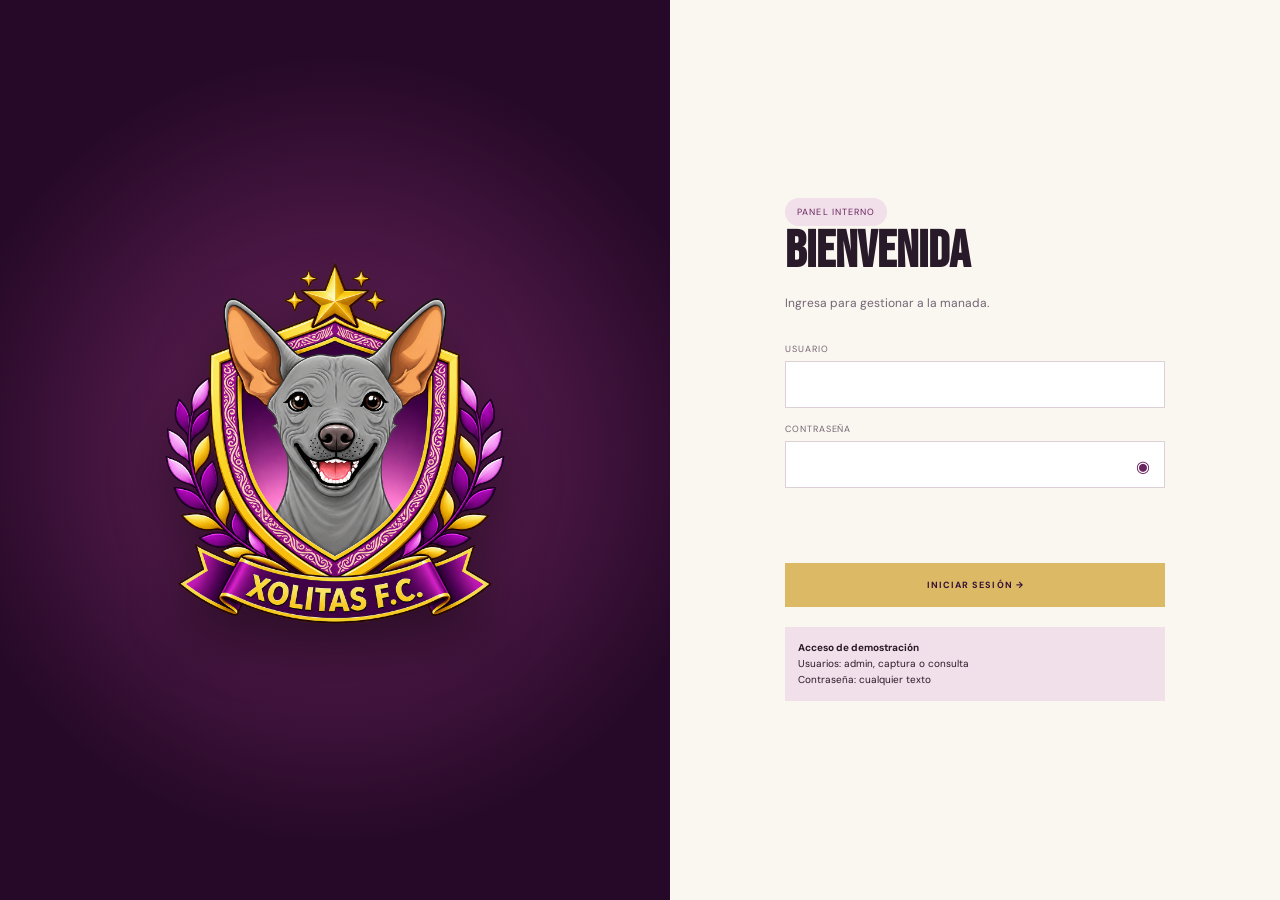
==== admin/dashboard.html @ 10f28cab "primera versión de la página." ====
<!doctype html><html lang="es"><head><meta charset="UTF-8"><meta name="viewport" content="width=device-width,initial-scale=1"><title>Dashboard — Xolitas F.C.</title><link rel="stylesheet" href="../assets/css/admin.css"></head><body data-page="dashboard"><div id="admin-app"><p class="empty">Cargando panel…</p></div><script defer src="../assets/js/runtime.js"></script><script defer src="../assets/js/admin.js"></script></body></html>
---- assets/css/admin.css ----
@import url('https://fonts.googleapis.com/css2?family=Bebas+Neue&family=DM+Sans:wght@400;500;600;700&display=swap');
:root{--p9:#351137;--p8:#4b164c;--p7:#68245f;--m5:#b7749d;--m3:#d2a0bc;--m1:#f1dfe9;--gold:#dcb965;--ivory:#faf6f0;--ink:#291a29;--muted:#746574;--white:#fff;--display:'Bebas Neue',sans-serif;--body:'DM Sans',sans-serif}*{box-sizing:border-box}body{margin:0;background:var(--ivory);color:var(--ink);font-family:var(--body)}button,input,select{font:inherit}button,a{cursor:pointer}.admin-shell{min-height:100vh;display:grid;grid-template-columns:245px 1fr}.sidebar{background:linear-gradient(160deg,var(--p9),#260928);color:white;padding:24px 18px;position:sticky;top:0;height:100vh}.admin-brand{display:flex;align-items:center;gap:10px;color:white;text-decoration:none;font-family:var(--display);font-size:23px;letter-spacing:.06em}.admin-brand img{width:52px;height:54px;object-fit:contain}.admin-brand b{color:var(--gold);font-weight:400}.sidebar nav{margin-top:55px;display:grid;gap:7px}.sidebar nav a{color:#e9dce7;text-decoration:none;padding:13px 15px;border-radius:4px;font-size:12px}.sidebar nav a:hover,.sidebar nav a.active{background:#ffffff12;color:var(--gold)}.sidebar footer{position:absolute;bottom:22px;left:18px;right:18px}.user-chip{padding:12px;border-top:1px solid #ffffff1c;font-size:11px}.user-chip b,.user-chip span{display:block}.user-chip span{color:var(--m3);text-transform:capitalize;margin-top:4px}.logout{border:0;background:none;color:#ffffff88;font-size:10px;padding:10px 12px}.admin-main{padding:32px 4vw 70px}.topbar{display:flex;justify-content:space-between;align-items:center;margin-bottom:35px}.topbar h1{font-family:var(--display);font-size:42px;letter-spacing:.03em;margin:0}.topbar p{color:var(--muted);font-size:12px;margin:4px 0}.badge{background:var(--m1);color:var(--p7);padding:8px 12px;border-radius:99px;text-transform:uppercase;font-size:9px;letter-spacing:.12em}.stats-grid{display:grid;grid-template-columns:repeat(3,1fr);gap:14px}.stat-card,.panel{background:white;border:1px solid #eee4eb;padding:22px;box-shadow:0 9px 30px #3511370a}.stat-card small{color:var(--muted);font-size:9px;text-transform:uppercase;letter-spacing:.13em}.stat-card strong{display:block;font-family:var(--display);font-size:45px;color:var(--p8);margin-top:10px}.stat-card.gold{background:var(--p9);color:white;border-color:var(--p9)}.stat-card.gold strong{color:var(--gold)}.dashboard-grid{display:grid;grid-template-columns:1.35fr 1fr;gap:16px;margin-top:16px}.panel h2{font-family:var(--display);font-size:25px;margin:0 0 20px}.next-admin{background:linear-gradient(135deg,var(--p9),var(--p7));color:white;padding:28px;position:relative;overflow:hidden}.next-admin:after{content:'✦';position:absolute;right:-20px;top:-45px;font-size:170px;color:#ffffff08}.next-admin .teams{font-family:var(--display);font-size:36px;margin:25px 0 6px}.next-admin .teams b{color:var(--gold);margin:0 12px}.next-admin p{font-size:11px;color:var(--m3)}.primary,.danger,.secondary{border:0;padding:13px 18px;text-transform:uppercase;font-size:9px;letter-spacing:.12em;font-weight:700}.primary{background:var(--gold);color:var(--p9)}.secondary{background:var(--p9);color:white}.danger{background:#812f42;color:white}.toolbar{display:flex;gap:10px;margin-bottom:18px}.toolbar input,.toolbar select,.field input,.field select{border:1px solid #ddcfd8;background:white;padding:12px;min-height:43px;color:var(--ink)}.toolbar input{flex:1}.data-grid{display:grid;grid-template-columns:repeat(3,1fr);gap:13px}.data-card{background:white;border:1px solid #ebdfe6;padding:16px;position:relative}.data-card .avatar{width:58px;height:65px;float:left;margin-right:13px;background:url('../xolitas-players.png');background-size:400% 100%;background-position:calc(var(--photo)*33.333%) center}.data-card h3{font-family:var(--display);font-size:21px;margin:5px 0}.data-card p{font-size:10px;color:var(--muted)}.card-actions{clear:both;padding-top:13px;display:flex;gap:6px}.card-actions button{border:1px solid #ddcfd8;background:white;padding:7px 9px;font-size:9px}.num{position:absolute;right:12px;top:8px;color:var(--gold);font-family:var(--display);font-size:27px}.match-list{display:grid;gap:10px}.match-row{background:white;border-left:3px solid var(--m5);padding:17px;display:grid;grid-template-columns:95px 1fr 130px 110px;align-items:center;gap:15px}.match-row strong{font-family:var(--display);font-size:23px}.match-row small{color:var(--muted);font-size:9px}.state{text-transform:uppercase;font-size:8px;letter-spacing:.1em;color:var(--p7)}dialog{border:0;padding:0;background:white;color:var(--ink);width:min(530px,92vw);box-shadow:0 30px 80px #17061966}dialog::backdrop{background:#1c081dcc}.modal-head{background:var(--p9);color:white;padding:20px 24px;display:flex;justify-content:space-between}.modal-head h2{font-family:var(--display);margin:0;font-size:27px}.modal-head button{background:none;border:0;color:white;font-size:24px}.form{padding:22px;display:grid;grid-template-columns:1fr 1fr;gap:14px}.field{display:grid;gap:6px}.field.wide{grid-column:1/-1}.field label{font-size:9px;text-transform:uppercase;letter-spacing:.1em;color:var(--muted)}.form-actions{grid-column:1/-1;display:flex;justify-content:flex-end;gap:8px;margin-top:8px}.login-page{min-height:100vh;display:grid;grid-template-columns:1.1fr 1fr}.login-art{background:radial-gradient(circle,#702661,#260928 70%);display:grid;place-items:center;color:white;text-align:center;position:relative;overflow:hidden}.login-art:after{content:'✦';position:absolute;font-size:500px;color:#ffffff04}.login-art img{width:min(360px,52vw);filter:drop-shadow(0 25px 30px #0007);position:relative;z-index:1}.login-form-wrap{display:grid;place-items:center;padding:40px}.login-box{width:min(380px,100%)}.login-box h1{font-family:var(--display);font-size:52px;margin:0}.login-box>p{color:var(--muted);font-size:12px;margin-bottom:32px}.login-box .field{margin:15px 0}.login-box input{width:100%}.password-wrap{position:relative}.password-wrap button{position:absolute;right:7px;top:7px;border:0;background:none;padding:8px;color:var(--p7)}.login-box .primary{width:100%;margin-top:12px;padding:16px}.demo-note{margin-top:20px;background:var(--m1);padding:13px;font-size:10px;line-height:1.6}.error{color:#a32f48;font-size:11px;min-height:16px}.mobile-menu{display:none}.empty{padding:30px;text-align:center;color:var(--muted)}:focus-visible{outline:3px solid var(--gold);outline-offset:2px}
@media(max-width:900px){.admin-shell{grid-template-columns:1fr}.sidebar{height:68px;position:sticky;z-index:10;padding:8px 16px;display:flex;align-items:center;justify-content:space-between}.sidebar nav{display:none;position:absolute;top:60px;left:0;right:0;background:var(--p9);margin:0;padding:16px}.menu-open .sidebar nav{display:grid}.sidebar footer{display:none}.mobile-menu{display:block;background:none;border:0;color:white;font-size:24px}.stats-grid{grid-template-columns:repeat(2,1fr)}.dashboard-grid{grid-template-columns:1fr}.data-grid{grid-template-columns:repeat(2,1fr)}.match-row{grid-template-columns:80px 1fr 90px}.match-row>*:last-child{grid-column:2}.login-page{grid-template-columns:1fr}.login-art{min-height:34vh}.login-art img{width:180px}.login-form-wrap{padding:35px 24px}}
@media(max-width:560px){.admin-main{padding:25px 16px 60px}.topbar{align-items:start}.topbar h1{font-size:35px}.stats-grid{grid-template-columns:1fr 1fr;gap:8px}.stat-card{padding:15px}.stat-card strong{font-size:35px}.data-grid{grid-template-columns:1fr}.toolbar{flex-wrap:wrap}.toolbar input{flex-basis:100%}.match-row{grid-template-columns:70px 1fr;padding:14px}.match-row>*:last-child{grid-column:2}.form{grid-template-columns:1fr}.field.wide,.form-actions{grid-column:auto}.login-art{min-height:30vh}.login-art img{width:145px}.login-box h1{font-size:43px}}
@media(prefers-reduced-motion:reduce){*{animation:none!important;transition:none!important;scroll-behavior:auto!important}}
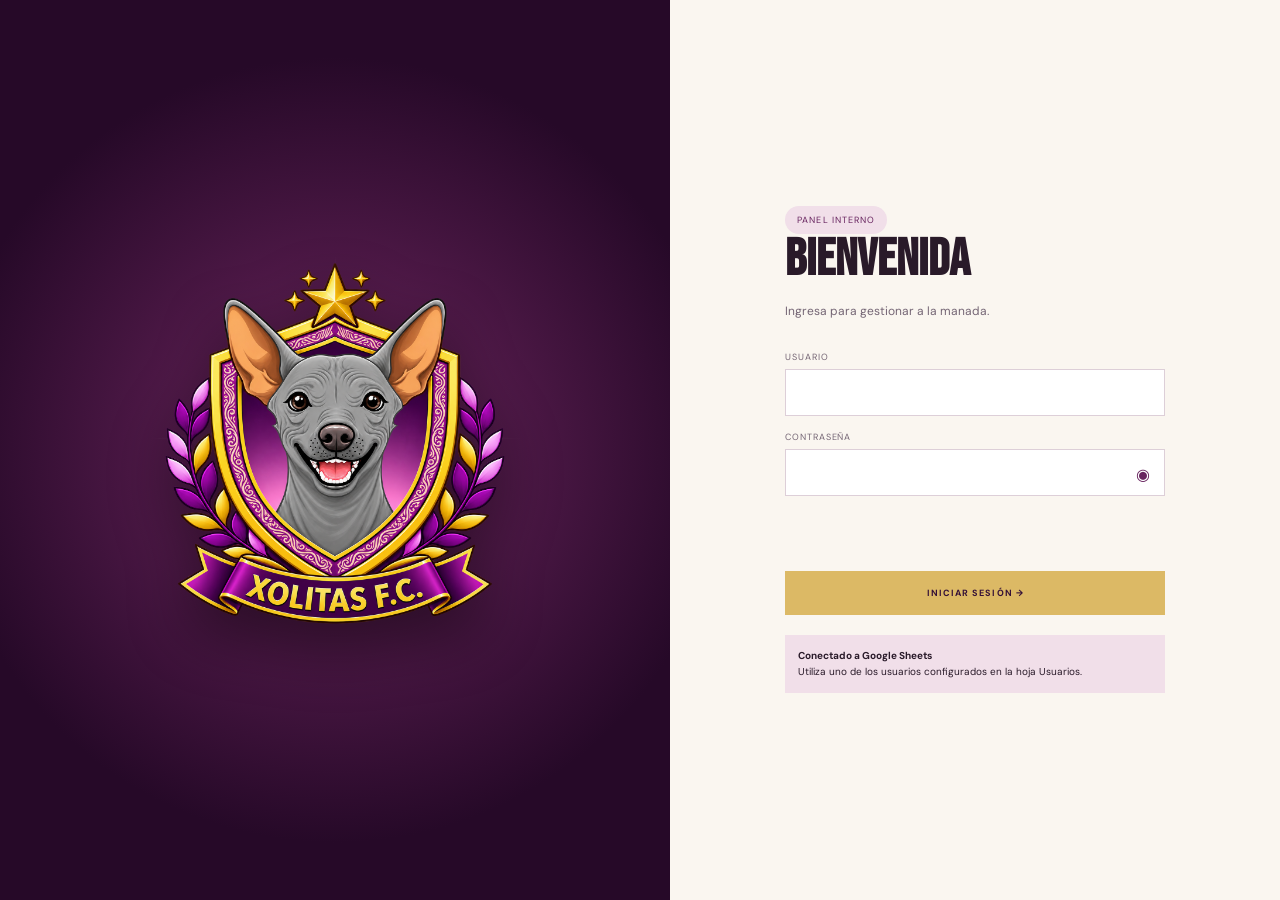
==== commit 080ba04d: "Se agregan nuevas opciones se agrega nueva opción" ====
--- a/admin/dashboard.html
+++ b/admin/dashboard.html
@@ -1 +1 @@
-<!doctype html><html lang="es"><head><meta charset="UTF-8"><meta name="viewport" content="width=device-width,initial-scale=1"><title>Dashboard — Xolitas F.C.</title><link rel="stylesheet" href="../assets/css/admin.css"></head><body data-page="dashboard"><div id="admin-app"><p class="empty">Cargando panel…</p></div><script defer src="../assets/js/runtime.js"></script><script defer src="../assets/js/admin.js"></script></body></html>
+<!doctype html><html lang="es"><head><meta charset="UTF-8"><meta name="viewport" content="width=device-width,initial-scale=1"><title>Dashboard — Xolitas F.C.</title><link rel="stylesheet" href="../assets/css/admin.css"></head><body data-page="dashboard"><div id="admin-app"><p class="empty">Conectando con Google Sheets…</p></div><script defer src="../assets/js/config.js"></script><script defer src="../assets/js/runtime.js"></script><script defer src="../assets/js/admin.js"></script></body></html>
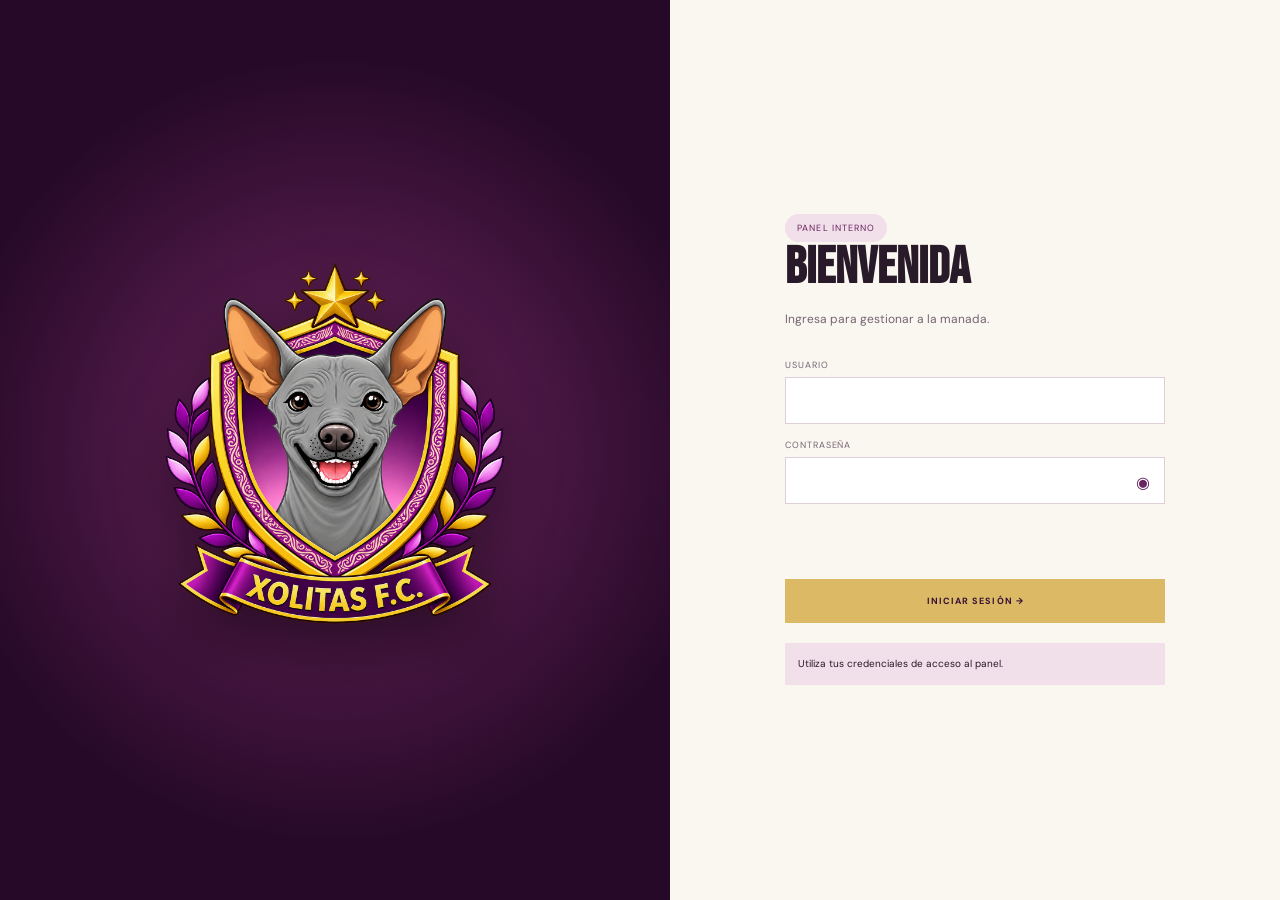
==== commit 4149fd2b: "Se agrega la creación de la liga." ====
--- a/admin/dashboard.html
+++ b/admin/dashboard.html
@@ -1 +1 @@
-<!doctype html><html lang="es"><head><meta charset="UTF-8"><meta name="viewport" content="width=device-width,initial-scale=1"><title>Dashboard — Xolitas F.C.</title><link rel="stylesheet" href="../assets/css/admin.css"></head><body data-page="dashboard"><div id="admin-app"><p class="empty">Conectando con Google Sheets…</p></div><script defer src="../assets/js/config.js"></script><script defer src="../assets/js/runtime.js"></script><script defer src="../assets/js/admin.js"></script></body></html>
+<!doctype html><html lang="es"><head><meta charset="UTF-8"><meta name="viewport" content="width=device-width,initial-scale=1"><title>Dashboard — Xolitas F.C.</title><link rel="stylesheet" href="../assets/css/admin.css"><link rel="stylesheet" href="../assets/css/loader.css"></head><body data-page="dashboard"><div id="admin-app" class="admin-loader"><img src="../assets/xolitas-crest.png" alt="Xolitas F.C."><span></span></div><script defer src="../assets/js/config.js"></script><script defer src="../assets/js/runtime.js"></script><script defer src="../assets/js/admin.js"></script></body></html>
--- a/assets/css/loader.css
+++ b/assets/css/loader.css
@@ -0,0 +1,5 @@
+.loading-page,.admin-loader{position:fixed;inset:0;display:grid;place-content:center;justify-items:center;gap:22px;background:radial-gradient(circle,#68245f,#260b29 70%);z-index:999;color:white}
+.loading-page img,.admin-loader img{width:140px;filter:drop-shadow(0 18px 25px #0006)}
+.loading-ring,.admin-loader span{width:34px;height:34px;border:3px solid #ffffff30;border-top-color:#dcb965;border-radius:50%;animation:loading-spin .8s linear infinite}
+.rival-logo{width:50px;height:54px;object-fit:contain}
+@keyframes loading-spin{to{transform:rotate(360deg)}}
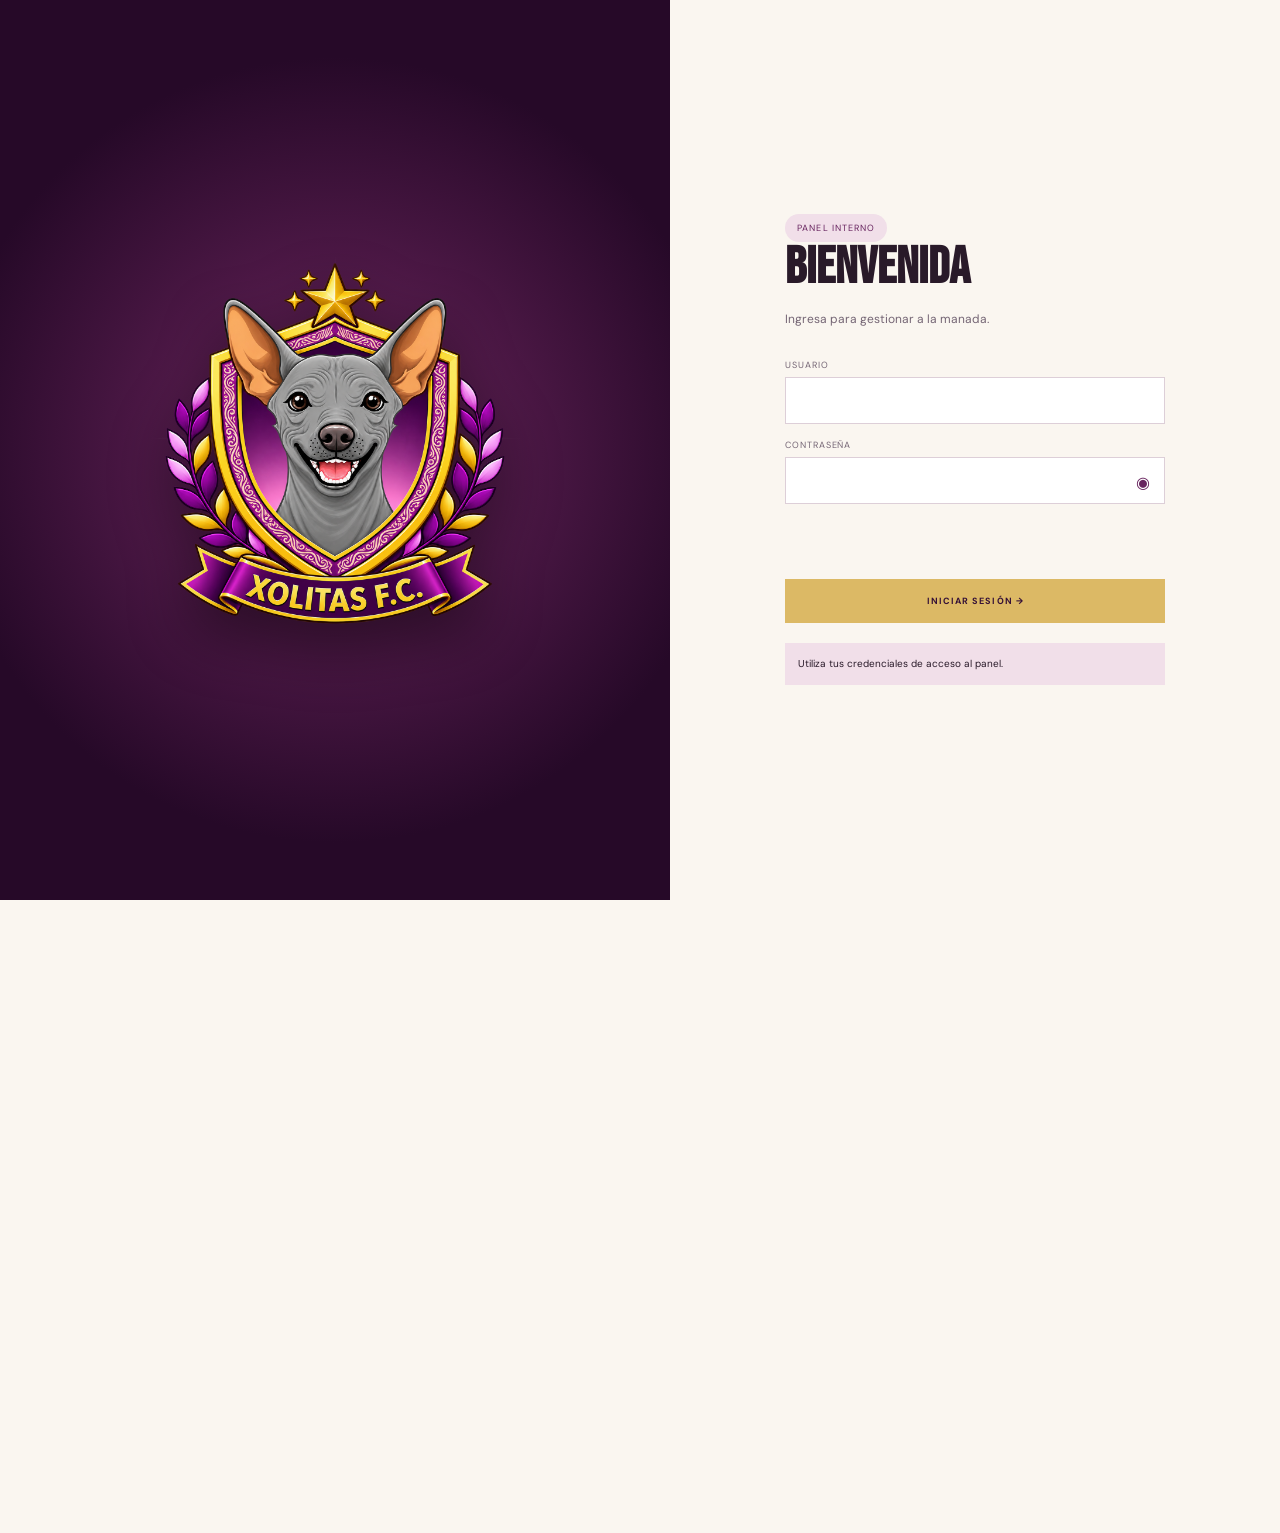
==== commit 2b642e1b: "Nuevos cambios" ====
--- a/admin/dashboard.html
+++ b/admin/dashboard.html
@@ -1 +1 @@
-<!doctype html><html lang="es"><head><meta charset="UTF-8"><meta name="viewport" content="width=device-width,initial-scale=1"><title>Dashboard — Xolitas F.C.</title><link rel="stylesheet" href="../assets/css/admin.css"><link rel="stylesheet" href="../assets/css/loader.css"></head><body data-page="dashboard"><div id="admin-app" class="admin-loader"><img src="../assets/xolitas-crest.png" alt="Xolitas F.C."><span></span></div><script defer src="../assets/js/config.js"></script><script defer src="../assets/js/runtime.js"></script><script defer src="../assets/js/admin.js"></script></body></html>
+<!doctype html><html lang="es"><head><meta charset="UTF-8"><meta name="viewport" content="width=device-width,initial-scale=1"><title>Dashboard — Xolitas F.C.</title><link rel="stylesheet" href="../assets/css/admin.css?v=20260818-15"><link rel="stylesheet" href="../assets/css/loader.css?v=20260818-15"></head><body data-page="dashboard"><div id="admin-app" class="admin-loader"><img src="../assets/xolitas-crest.png" alt="Xolitas F.C."><span></span></div><script defer src="../assets/js/config.js?v=20260818-15"></script><script defer src="../assets/js/runtime.js?v=20260818-15"></script><script defer src="../assets/js/admin.js?v=20260818-15"></script></body></html>
--- a/assets/css/loader.css
+++ b/assets/css/loader.css
@@ -3,3 +3,10 @@
 .loading-ring,.admin-loader span{width:34px;height:34px;border:3px solid #ffffff30;border-top-color:#dcb965;border-radius:50%;animation:loading-spin .8s linear infinite}
 .rival-logo{width:50px;height:54px;object-fit:contain}
 @keyframes loading-spin{to{transform:rotate(360deg)}}
+.public-empty{grid-column:1/-1;width:100%;padding:42px;text-align:center;color:#746574;background:#fff;border:1px solid #eadfe6}.public-empty--light{color:#d2a0bc;background:#ffffff08;border-color:#ffffff18}.no-next-match{grid-column:2/-1;text-align:center;color:#746574;padding:28px;border:1px dashed #d2c3cc}
+.league-filter{display:grid;gap:8px;margin-top:24px;color:#d2a0bc;font-size:9px;text-transform:uppercase;letter-spacing:.12em}.league-filter select{max-width:280px;padding:11px;border:1px solid #ffffff30;background:#351137;color:#fff}.league-toolbar{align-items:center}.league-toolbar label{font-size:10px;text-transform:uppercase;letter-spacing:.1em;color:#746574}
+.stat-card strong.stat-message{font-family:var(--body);font-size:15px;line-height:1.3;color:#dcb965}
+.goal-assignment-list{display:grid;gap:8px;max-height:42vh;overflow:auto}.goal-assignment-list label{display:flex;align-items:center;justify-content:space-between;gap:15px;border-bottom:1px solid #eadfe6;padding:8px}.goal-assignment-list input{width:75px;padding:9px;border:1px solid #ddcfd8}
+.form-note{margin:0;padding:12px;background:#f1dfe9;color:#68245f;font-size:11px;line-height:1.5}.past-goals-fields{border-top:1px solid #ddcfd8;padding-top:14px}.past-goals-fields h3{margin:0;font-family:var(--display);font-size:24px}.past-goals-fields>p{font-size:11px;color:#746574}#match-dialog{max-height:92vh;overflow:auto}
+[hidden]{display:none!important}.match-row--rest{border-left-color:#dcb965}.match-row--rest strong{color:#68245f}
+.toast-region{position:fixed;right:20px;top:20px;z-index:9999;display:grid;gap:10px;width:min(390px,calc(100vw - 40px));pointer-events:none}.toast{padding:15px 18px;background:#fff;color:#291a29;border-left:5px solid #3f8b62;box-shadow:0 14px 38px #21082435;font-size:12px;line-height:1.45;opacity:0;transform:translateY(-12px);transition:.25s}.toast.show{opacity:1;transform:none}.toast--error{border-left-color:#b43e55;background:#fff3f5;color:#742235}
